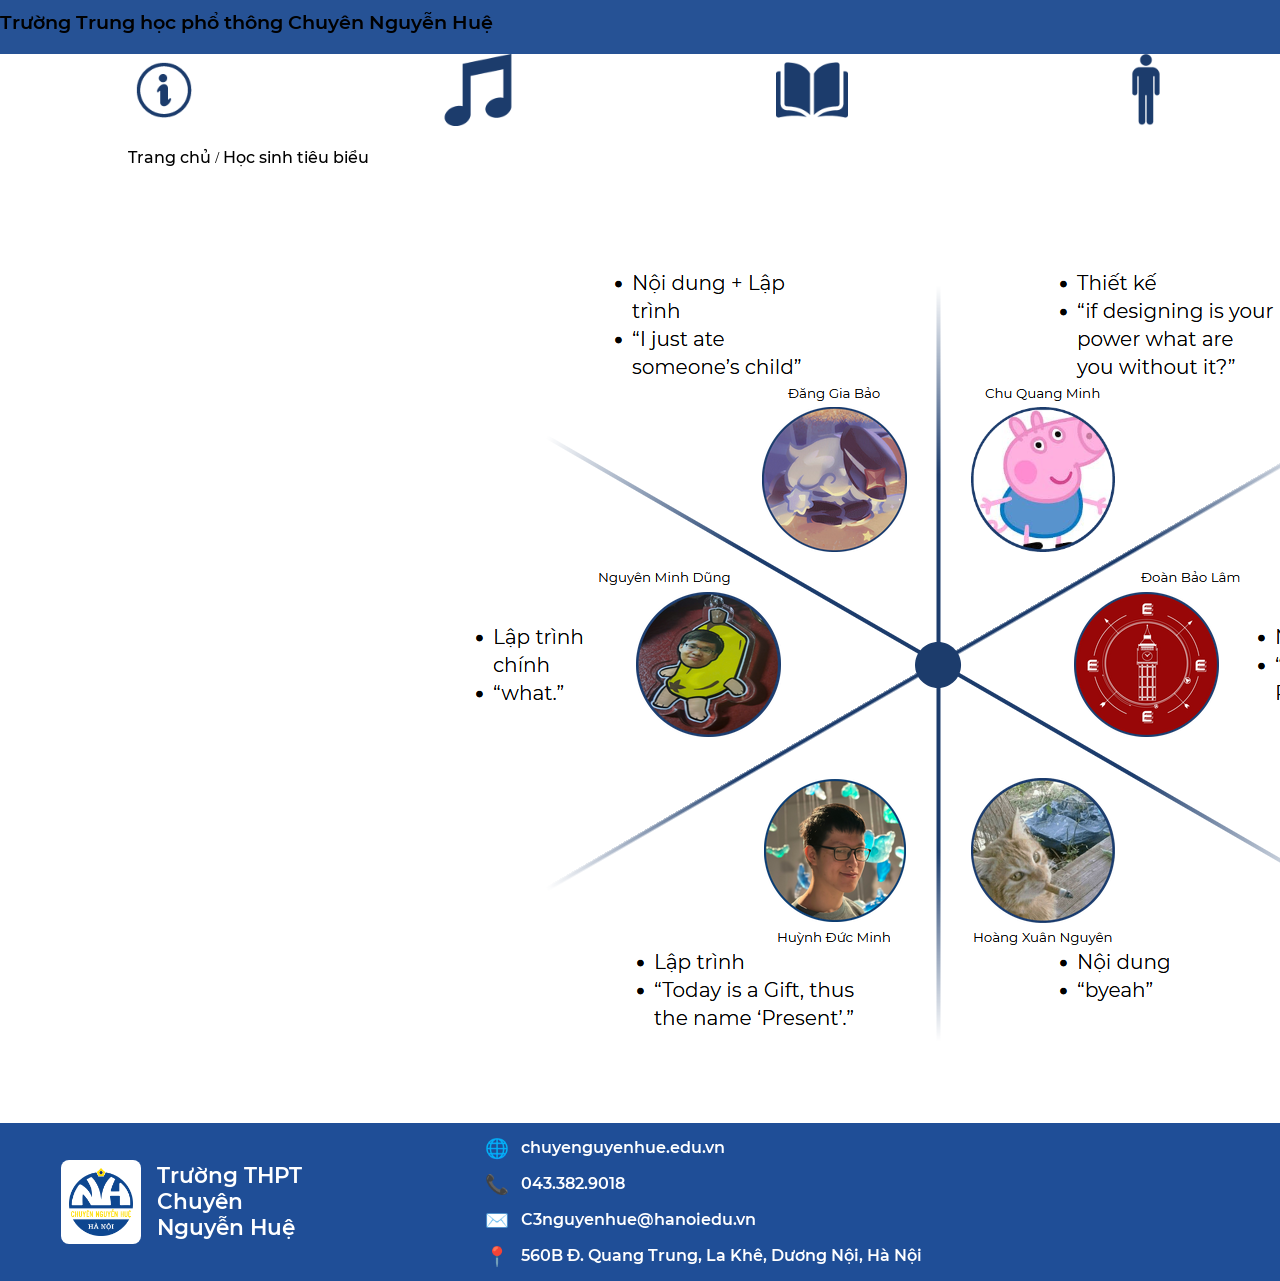
==== credits.html @ 8b23ea35 "Update credits.html" ====
<!DOCTYPE html>
<html lang="en">
    <head>
        <meta charset="UTF-8">
        <meta name="viewport" content="width=device-width, initial-scale=1.0">
        <link rel="stylesheet" href="styles.css">
        <title>Gioi thieu</title>
    </head>
<body>
        <div style="background-colour: #265295; colour: #000000; width: 100%; font-size: 1.5vw ;height: 6vh; padding-top:0.5em; margin:0;" class="bar sticky">Trường Trung học phổ thông Chuyên Nguyễn Huệ</div
    <div class="bar sticky" style="z-index: 10;">
            <nav>
            <ul>
                <li>
                    <div class="wrap">
                        <img src="./img/info.png" class="bar-image" style="padding-left:10vw">
                        <a href="./gioithieu.html">
                            <div class="bar-overlay">
                                <div class="bar-text">THÔNG TIN</div>
                            </div>
                        </a>
                    </div>
                </li>
                <li>
                    <div class="wrap">
                        <img src="./img/music.png" class="bar-image" style="padding-left: 10vw;">
                        <a href="./hoatdong.html">
                            <div class="bar-overlay" style="margin-left: 25vw;">
                                <div class="bar-text">HOẠT ĐỘNG</div>
                            </div>
                        </a>
                    </div>
                </li>
                <li>
                    <div class="wrap">
                        <img src="img/book.png" class="bar-image" style="padding-left:11.6vw;">
                        <a href="./tuyensinh.html">
                            <div class="bar-overlay" style="margin-left: 50vw;">
                                <div class="bar-text">TUYỂN SINH</div>
                            </div>
                        </a>
                    </div>
                </li>
                <li>
                    <div class="wrap">
                        <img src="img/people.png" class="bar-image" style="padding-left:13.2vw;">
                        <a href="./credits.html">
                            <div class="bar-overlay" style="margin-left: 75vw;">
                                <div class="bar-text">HỌC SINH TIÊU BIỂU</div>
                            </div>
                        </a>
                    </div>
                </li>
            </ul>
        </nav>
    </div>

    <br>
    <span>
        <a href="homepage.html">Trang chủ</a> / <p style="display:inline">Học sinh tiêu biểu</p>
    </span>
    <br>

    <img src="./img/images/5. credits/hstb.PNG" style="margin-left: 25em; margin-top: 5em;">

    <footer class="footerholder">
        
        <div class="footer-brand">
            <img src="./img/logo.png" alt="Chuyên Nguyễn Huệ logo">
            <div>
                <h2>Trường THPT Chuyên Nguyễn Huệ</h2>
            </div>
        </div>
        
        <div class="footer-contacts">

            
            <div class="footer-item">
                <span class="icon">🌐</span>
                <a href="https://chuyenguyenhue.edu.vn/">chuyenguyenhue.edu.vn</a>
            </div>
            
            <div class="footer-item">
                <span class="icon">📞</span>
                <span style="margin-left: 0; padding-left: 0;">043.382.9018</span>
            </div>
            
            <div class="footer-item">
                <span class="icon">✉️</span>
                <a href="mailto:C3nguyenhue@hanoiedu.vn">C3nguyenhue@hanoiedu.vn</a>
            </div>
            
            <div class="footer-item">
                <span class="icon">📍</span>
                <span style="margin-left: 0; padding-left: 0;">560B Đ. Quang Trung, La Khê, Dương Nội, Hà Nội</span>
            </div>
        
        </div>
    
    </footer>
</body>
---- styles.css ----
* {
    margin: 0;
    padding: 0;
    box-sizing: border-box;
}

html {
    scroll-behavior: smooth;
}

@font-face {
    font-family: Myfont ;
    font-style: normal;
    font-weight: normal;
    src: url('font/Montserrat-Medium.woff') format('woff');
    }

@font-face {
    font-family: Myfont2 ;
    font-style: normal;
    font-weight: normal;
    src: url('font/Montserrat-SemiBold.woff') format('woff');
    }
@font-face {
    font-family: Myfont3 ;
    font-style: normal;
    font-weight: normal;
    src: url('font/Montserrat-Light.woff') format('woff');
    }
@font-face {
    font-family: Myfont4 ;
    font-style: normal;
    font-weight: normal;
    src: url('font/Montserrat-Regular.woff') format('woff');
    }
p{
    font-family: Myfont ;
}

div {
    font-family: Myfont2 ; 
}


body {
    height: 100hv;
    place-items: center;
    margin: 0px;
    overflow-x: clip;
}

body::-webkit-scrollbar {
    width: 0.2em;
}

body::-webkit-scrollbar-thumb {
  background-color:  #265295 ;
  outline: 1px transparent #265295;
  border-radius: 4px; 
  border: 1px solid transparent; 
}

.carousel {
    width: 100%;
    overflow: hidden;

    .carousel-slide{
        width: 400%;
        height: auto;
        display: flex;
        flex: 0 0 auto;
        animation: carousel-animation 15s infinite alternate;
        div {
            display: flex;
            position: relative;
            width: calc(100% / 4);
            height: 100%;
            img {
                width: 100%;
                height: auto;
                margin: 0;
                object-fit: cover;
            }
        }
    }
}

.carousel-caption {
    position: absolute;
    z-index: 1;
    width: 100%;
    height: 92vh;
    margin: 0;
    background-image: linear-gradient(to bottom, rgba(0,0,0,0), rgba(0,0,0,1));
    display: grid;
    grid-template-areas: auto;
}
.absolute-div {
    width: 100%;
    height: 92vh;
    margin: auto;
    position: absolute;
}

.carousel-caption p {
    place-self: center center;
    color: white;
    text-align: center;
    font-size: 6.5em;
    font-weight: bolder;
    -webkit-text-stroke: 0.1em black;
    paint-order: stroke fill;
    margin-top: 3%;
    margin-bottom: 0;
}

.limit {
    max-width: 13%;
    place-self: center;
    background-color: white;
    border-radius: 50%;
    padding: 0 0.4% 0.4% 0.4%;
    margin-top: 2%;
    img {
        width: 100%;
        object-fit: contain;
    }
}

@keyframes carousel-animation {
    0%{transform: translateX(0%);}
    25%{transform: translateX(0%);}
    29.167%{transform: translateX(-25%);}
    54.167%{transform: translateX(-25%);}
    58.333%{transform: translateX(-50%);}
    83.333%{transform: translateX(-50%);}
    87.5%{transform: translateX(-75%);}
    100%{transform: translateX(-75%);}
}


.bar {
    width: 100%;
    height: 8vh;
    background-color: #265295;

}

.sticky {
    position: sticky;
    top: 0;
}

nav {
    width: 100%;
    height: auto;
    margin-right: auto;
    margin-left: auto;
    max-width: 100%;
    max-height: 100%;
}

nav ul {
    width: auto;
    margin: 0;
    padding: 0;
    list-style-type: none;
}

nav ul li {
    display: inline-block;
    width: 24.2vw;
    margin: 0;
    padding: 0;
}

.wrap {
    display: flex;
    flex-wrap: wrap;
    width: 100vw;
    height:8vh;
    background-color: none;
}

.bar-overlay {
    position: absolute;
    width: 24.9vw;
    height: 100%;
    top:0;
    bottom:0;
    left:0;
    right:0;
    opacity: 0;
    visibility: hidden;
    transition: .5s ease;
    background-color: #3f6092;
    justify-items: center;
    align-items: center;
    margin: 0;
    padding: 0;
}

.bar-image {
    max-width: 20%;
    max-height: 8vh;
}

.bar-text {
    color: white;
    font-size: 2vw;
    padding-top: 0.5em;
}

.wrap:hover .bar-overlay {
    opacity: 1;
    visibility: visible;
}

table {
    margin-top: 10vh;
}

th {
    width: 40vw;
    height: 5vh;
    font-size: 2vw;
    font-weight: bold;
    color: white;
    margin: 0;
    overflow: hidden;
}

td {
    margin: 2%;
    padding-left: 5%;
    padding-right: 5%;
}

th > img {
    width: 35vw; 
    height: auto;
    border-radius: 15%;
}

th a {
    display: inline;
    position: relative;
    text-align: center;
    text-decoration: inherit;
    color: inherit;
    padding: 10% 20%;
    clip-path: polygon(20% 0, 100% 0, 80% 100%, 0 100%);
}

th > a:hover {
    opacity: 0.6;
}

td p {
    text-align: justify;
    font-size: 2vw;
    font-weight: 400;
}

td a {
    display: inline;
    text-decoration: inherit;
    color: inherit;
}

.gallery {
    display: flex;
    width: 100%;
    height: 30vh;
    margin-top: 5%;
    padding-bottom: 5%;
    background-color: #265295;
}

.gallery .gal-title {
    width: 12%;
    margin-left: 7%;
    margin-top: 2%;
    height: auto;
    font-size: 2.4em;
    color: white;
    padding: 0;
}

.gallery .galitem {
    display: flex;
    height: 24vh;
    width: 42.67vh;
    margin: 2vh;
}

.gallery .galitem .carousel-slide {
    width: 300%;
    animation: gal-animation 12s infinite alternate;
}

.gallery .galitem .carousel-slide div {
    width: calc(100% / 3);
}

@keyframes gal-animation {
    0%{transform: translateX(0%);}
    36%{transform: translateX(0%);}
    41%{transform: translateX(calc(-100% / 3));}
    77%{transform: translateX(calc(-100% / 3));}
    82%{transform: translateX(calc(-200% / 3));}
    100%{transform: translateX(calc(-200% / 3));}
}


.footerholder {
  display: grid;
  grid-template-columns: minmax(220px, 320px) 1fr;
  gap: 1.5rem;
  padding: 1%;
  background-color: #1f4e97;
  color: #fff;
  align-items: center;
  width: 100%;
  margin-top: 5%;
}

.footer-brand {
  display: flex;
  align-items: center;
  gap: 1rem;
}

.footer-brand img {
  width: 80px;
  height: auto;
  border-radius: 0.5rem;
  background: #fff;
  padding: 0.5rem;
    margin-left: 3em;
}

.footer-brand h2 {
  margin: 0;
  font-size: 1.35rem;
  line-height: 1.2;
}

.footer-contacts {
  display: grid;
  gap: 0.75rem;
}

.footer-item {
  display: flex;
  align-items: center;
  gap: 0.75rem;
  font-size: 1rem;
}

.footer-item .icon {
  min-width: 1.4rem;
  text-align: center;
  font-size: 1.2rem;
}

.footer-item a {
  color: inherit;
  text-decoration: none;
}

.content-container {
    display: grid;
    margin-left: 15em;
    margin-right: 20em;
    margin-top: 1em;
}

span {
    margin-left: 10vw;
    a{
    font-family: Myfont;
    text-decoration: inherit;
    color: inherit;
    }
}
/* Text box section */
.text-box {
    flex: 1;
    min-width: 0;
    h5 {
        margin-top: 1em;
        margin-bottom: 1em;
    }
}

.text-box h2 {
    margin-top: 0;
    color: #265295;
    font-size: 2.5rem;
}

.text-box p {
    font-size: 1.5rem;
    line-height: 1.6;
    color: #333;
}

/* Table of contents section */
.ToC-section {
    flex: 0 0 250px;
    padding: 1.5rem;
    background-color: #265295;
    border: 3px solid #1c3c6c;
    height: fit-content;
    margin-right: 20%;
}

.ToC-section h3 {
    margin-top: 0;
    margin-bottom: 1rem;
    color: #f5f5f5 ;
    font-size: 1.2rem;
}

.ToC-list {
    list-style-type: disc;
    color: #f5f5f5;
    padding: 0;
    margin: 0;
}

.ToC-list li {
    margin-bottom: 0.5rem;
}

.ToC-list a {
    color: #f5f5f5;
    text-decoration: none;
    font-size: 0.95rem;
}

.ToC-list a:hover {
    text-decoration: underline;
}

.ToC-list ul {
    list-style-type: none;
    padding-left: 1.5rem;
    margin-top: 0.5rem;
}

.img{
    border: 2px solid yellow;
}

.div-video {
    border: 2px solid yellow;
    width: 48vw;
    height: 27vw;
}

.video-insert {
    object-fit: fill;
}
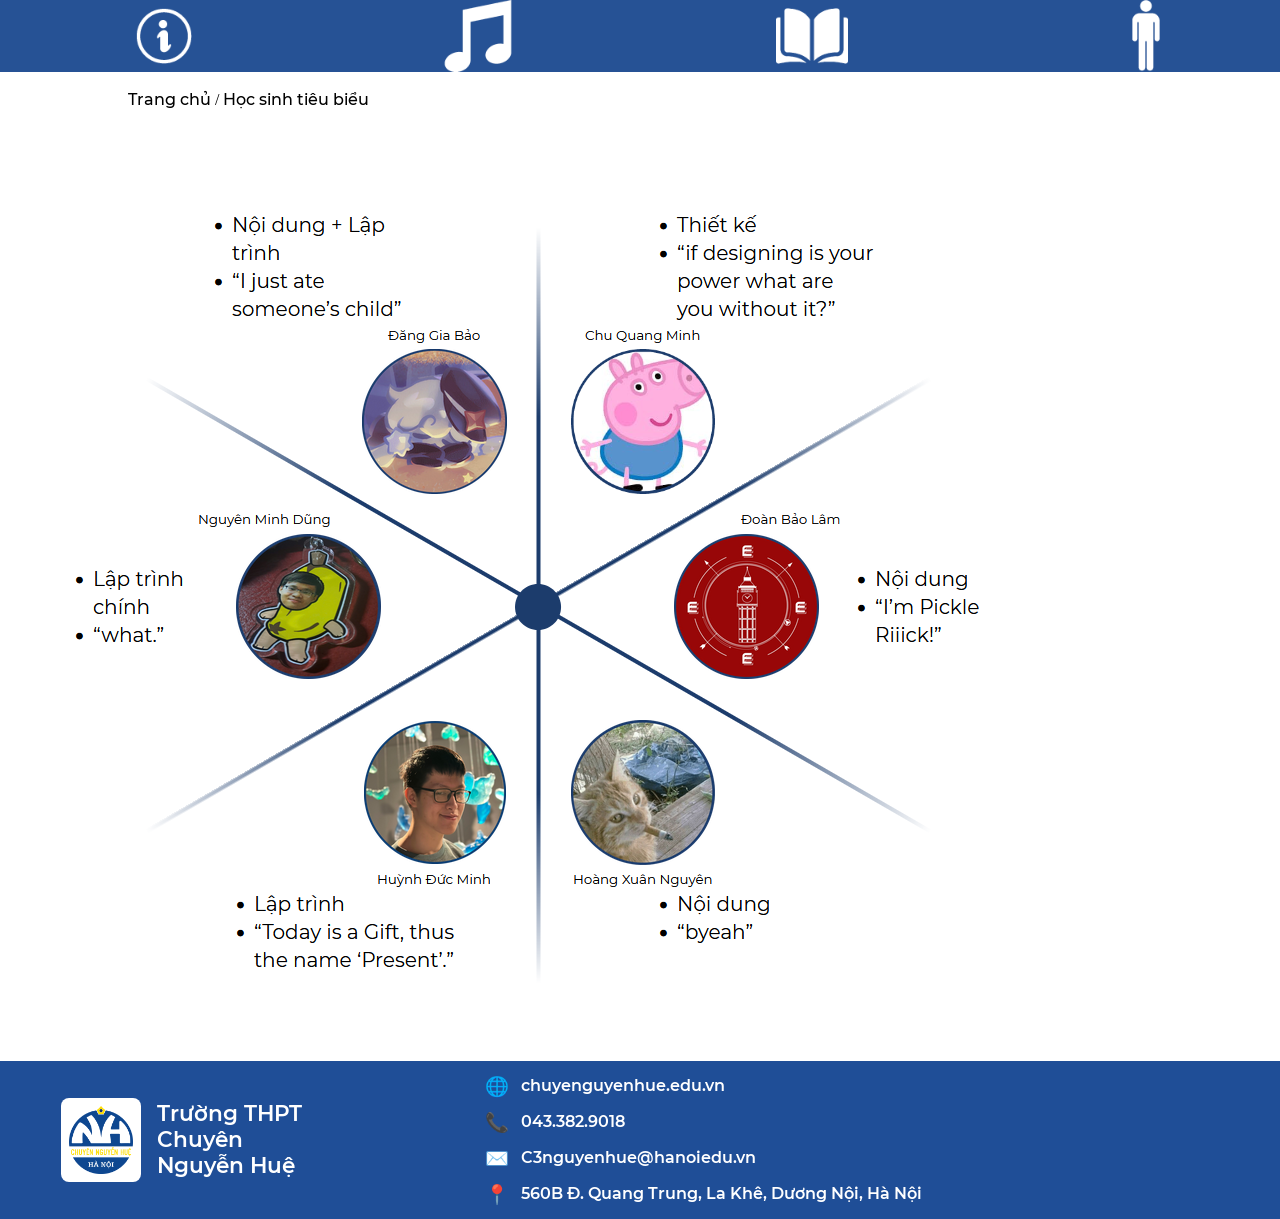
==== commit 383d61e0: "finishing touches part 1" ====
--- a/credits.html
+++ b/credits.html
@@ -7,7 +7,6 @@
         <title>Gioi thieu</title>
     </head>
 <body>
-        <div style="background-colour: #265295; colour: #000000; width: 100%; font-size: 1.5vw ;height: 6vh; padding-top:0.5em; margin:0;" class="bar sticky">Trường Trung học phổ thông Chuyên Nguyễn Huệ</div
     <div class="bar sticky" style="z-index: 10;">
             <nav>
             <ul>
@@ -61,7 +60,7 @@
     </span>
     <br>
 
-    <img src="./img/images/5. credits/hstb.PNG" style="margin-left: 25em; margin-top: 5em;">
+    <img src="./img/images/5. credits/hstb.PNG" style="display:flex; justify-content: center; align-content: center; margin-top: 5em;">
 
     <footer class="footerholder">
         
--- a/styles.css
+++ b/styles.css
@@ -237,8 +237,7 @@
 }
 
 th > img {
-    width: 35vw; 
-    height: auto;
+    width: 90%; 
     border-radius: 15%;
 }
 
@@ -371,8 +370,8 @@
 
 .content-container {
     display: grid;
-    margin-left: 15em;
-    margin-right: 20em;
+    margin-left: 10vw;
+    margin-right: 15vw;
     margin-top: 1em;
 }
 
@@ -461,5 +460,7 @@
 }
 
 .video-insert {
-    object-fit: fill;
-}
+    width: 100%;
+    height: 100%;
+    object-fit: cover;
+}
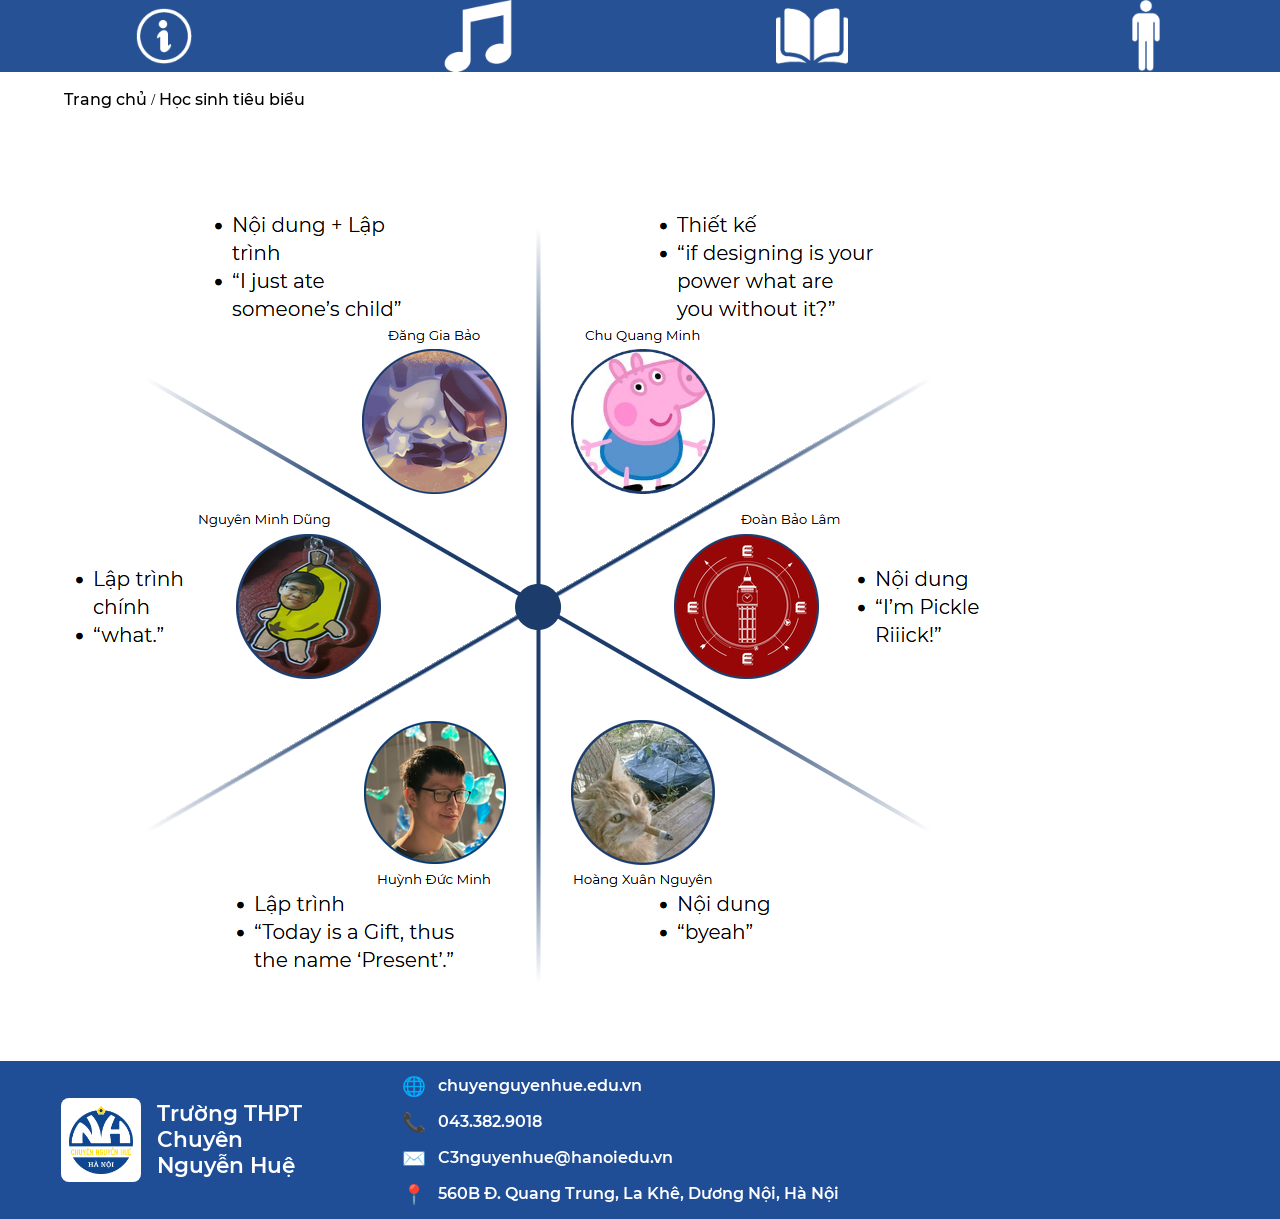
==== commit c2e8eb2b: "Update credits.html" ====
--- a/credits.html
+++ b/credits.html
@@ -4,7 +4,7 @@
         <meta charset="UTF-8">
         <meta name="viewport" content="width=device-width, initial-scale=1.0">
         <link rel="stylesheet" href="styles.css">
-        <title>Gioi thieu</title>
+        <title>Học sinh tiêu biểu</title>
     </head>
 <body>
     <div class="bar sticky" style="z-index: 10;">
@@ -15,7 +15,7 @@
                         <img src="./img/info.png" class="bar-image" style="padding-left:10vw">
                         <a href="./gioithieu.html">
                             <div class="bar-overlay">
-                                <div class="bar-text">THÔNG TIN</div>
+                                <div class="bar-text">GIỚI THIỆU</div>
                             </div>
                         </a>
                     </div>
@@ -56,7 +56,7 @@
 
     <br>
     <span>
-        <a href="homepage.html">Trang chủ</a> / <p style="display:inline">Học sinh tiêu biểu</p>
+        <a href="index.html">Trang chủ</a> / <p style="display:inline">Học sinh tiêu biểu</p>
     </span>
     <br>
 
--- a/styles.css
+++ b/styles.css
@@ -376,7 +376,7 @@
 }
 
 span {
-    margin-left: 10vw;
+    margin-left: 5%;
     a{
     font-family: Myfont;
     text-decoration: inherit;
